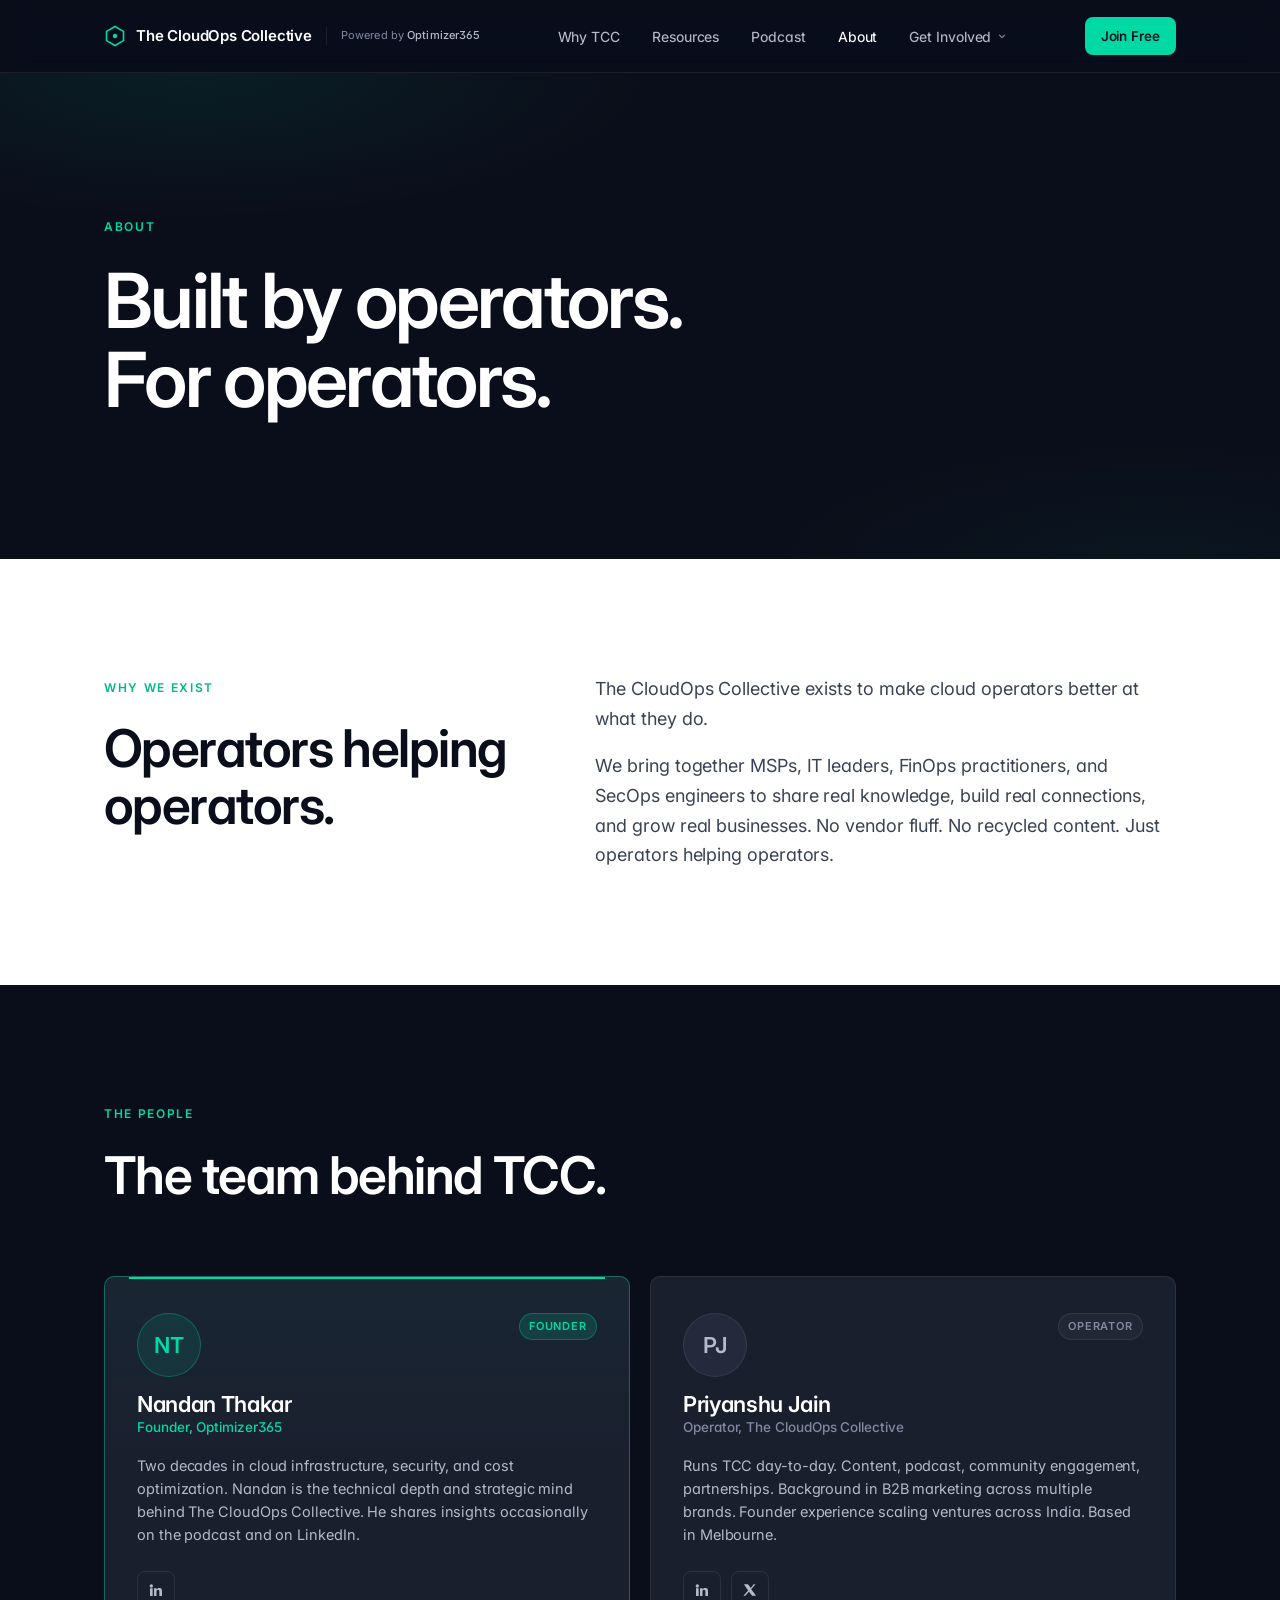
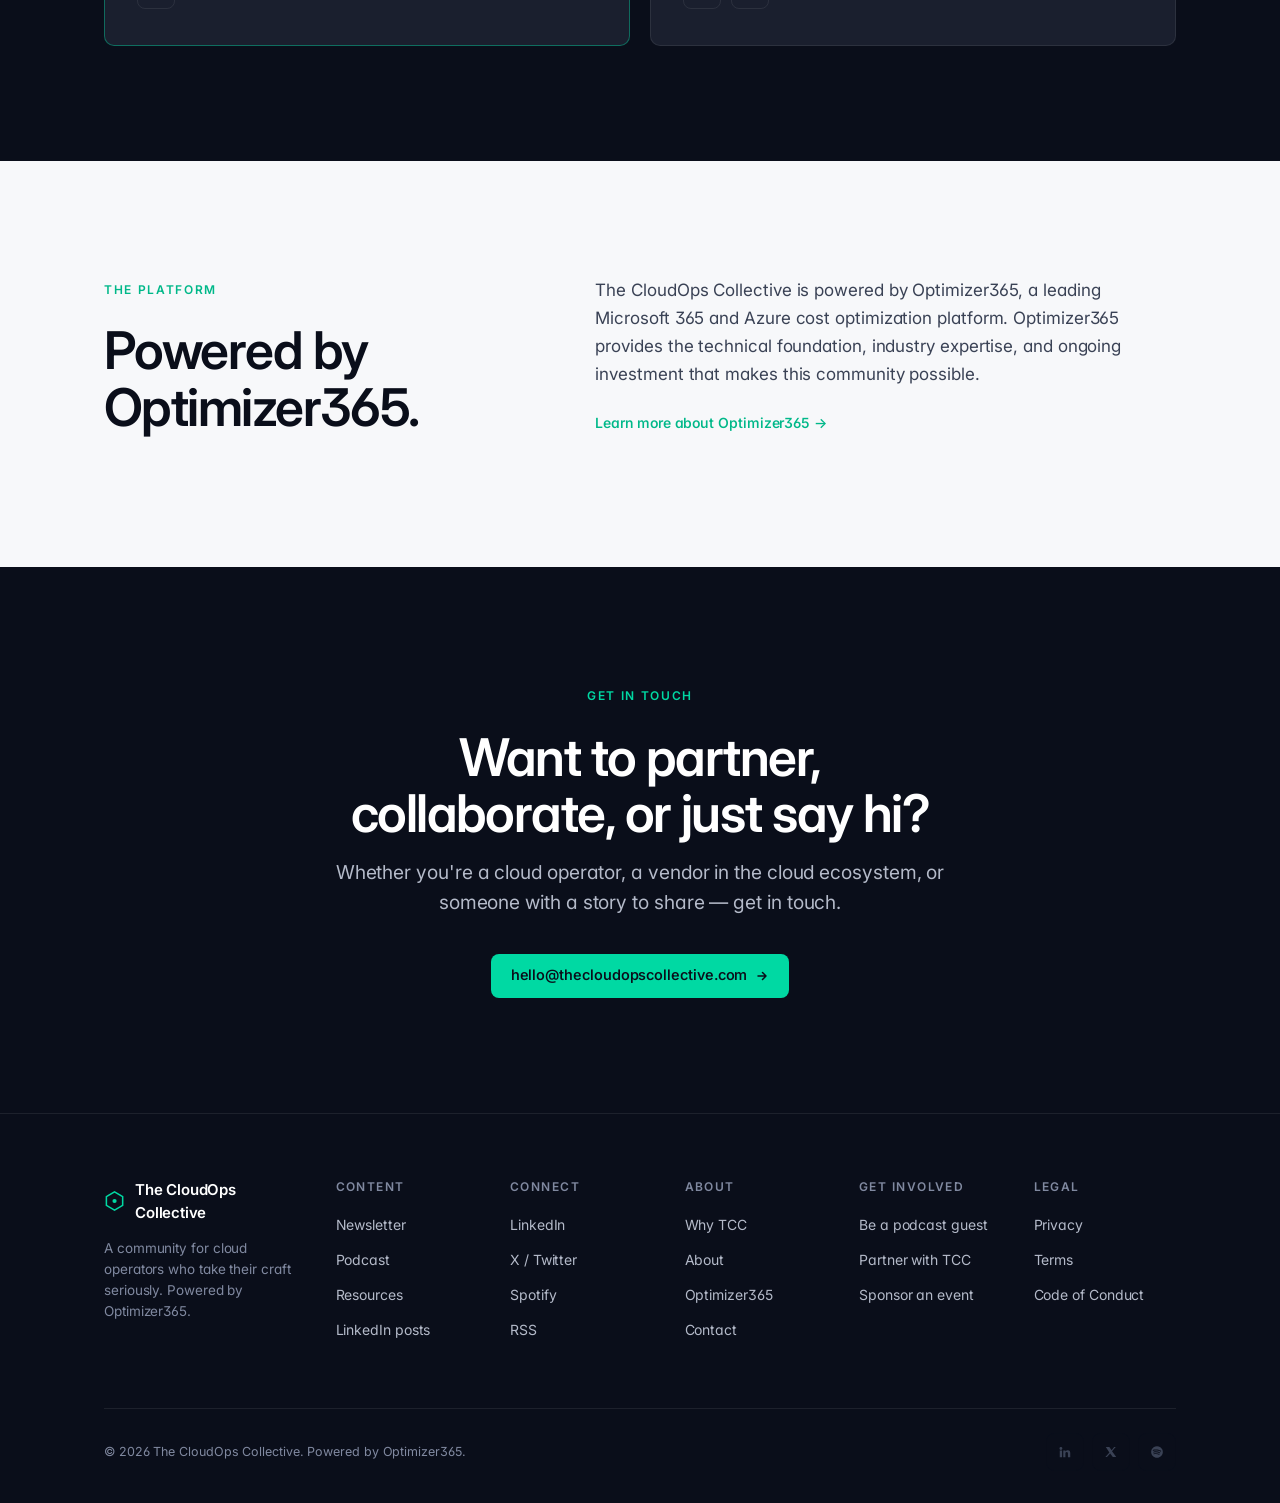
==== about.html @ e5b8a20f "Add files via upload" ====
<!doctype html>
<html lang="en">
<head>
  <meta charset="utf-8" />
  <meta name="viewport" content="width=device-width, initial-scale=1" />
  <title>About — The CloudOps Collective</title>
  <meta name="description" content="Built by operators. For operators. Meet the people behind The CloudOps Collective." />
  <link rel="preconnect" href="https://fonts.googleapis.com" />
  <link rel="preconnect" href="https://fonts.gstatic.com" crossorigin />
  <link href="https://fonts.googleapis.com/css2?family=Inter:wght@400;450;500;550;600;700&display=swap" rel="stylesheet" />
  <link rel="stylesheet" href="styles.css" />
</head>
<body data-screen-label="05 About">

  <header class="nav" role="banner">
    <div class="nav-inner">
      <div class="nav-brand">
        <a class="nav-logo" href="index.html" aria-label="The CloudOps Collective — Home">
          <span class="logo-mark"><svg viewBox="0 0 22 22" aria-hidden="true"><path d="M11 1.5l8.5 4.9v9.2L11 20.5 2.5 15.6V6.4L11 1.5z" fill="none" stroke="#00D9A3" stroke-width="1.6"/><circle cx="11" cy="11" r="2.2" fill="#00D9A3"/></svg></span>
          <span>The CloudOps Collective</span>
        </a>
        <span class="nav-powered">Powered by <b>Optimizer365</b></span>
      </div>
      <nav aria-label="Primary">
        <ul class="nav-links">
          <li><a href="why.html">Why TCC</a></li>
          <li><a href="resources.html">Resources</a></li>
          <li><a href="podcast.html">Podcast</a></li>
          <li><a class="active" href="about.html">About</a></li>
          <li class="nav-item-dropdown">
            <a href="#" class="nav-dropdown-trigger" aria-haspopup="true" aria-expanded="false">Get Involved<svg class="chev" viewBox="0 0 12 12" fill="none" aria-hidden="true"><path d="M3 5l3 3 3-3" stroke="currentColor" stroke-width="1.5" stroke-linecap="round" stroke-linejoin="round"/></svg></a>
            <div class="nav-dropdown" role="menu">
              <a class="nav-dropdown-item" href="podcast-guest.html" role="menuitem">
                <span class="dd-icon"><svg viewBox="0 0 24 24" fill="none" aria-hidden="true"><rect x="9" y="3" width="6" height="12" rx="3" stroke="currentColor" stroke-width="1.6"/><path d="M5 11a7 7 0 0014 0M12 18v3M9 21h6" stroke="currentColor" stroke-width="1.6" stroke-linecap="round"/></svg></span>
                <span class="dd-text"><b>Be a podcast guest</b><em>Share your story on the show</em></span>
              </a>
              <a class="nav-dropdown-item" href="partner.html" role="menuitem">
                <span class="dd-icon"><svg viewBox="0 0 24 24" fill="none" aria-hidden="true"><path d="M3 12l4-4 3 3 4-4 4 4 3-3" stroke="currentColor" stroke-width="1.6" stroke-linecap="round" stroke-linejoin="round"/><path d="M12 11l2 2-2 2-2-2 2-2z" stroke="currentColor" stroke-width="1.6" stroke-linejoin="round"/><path d="M9 16l3 3 3-3" stroke="currentColor" stroke-width="1.6" stroke-linecap="round" stroke-linejoin="round"/></svg></span>
                <span class="dd-text"><b>Partner with TCC</b><em>Collaborate on content and events</em></span>
              </a>
              <a class="nav-dropdown-item" href="sponsor-event.html" role="menuitem">
                <span class="dd-icon"><svg viewBox="0 0 24 24" fill="none" aria-hidden="true"><rect x="4" y="5" width="16" height="15" rx="2" stroke="currentColor" stroke-width="1.6"/><path d="M4 9h16M9 3v4M15 3v4" stroke="currentColor" stroke-width="1.6" stroke-linecap="round"/></svg></span>
                <span class="dd-text"><b>Sponsor an event</b><em>Roundtables, meetups, summit</em></span>
              </a>
            </div>
          </li>
        </ul>
      </nav>
      <div class="nav-cta">
        <a class="btn btn-primary btn-sm" href="index.html#newsletter">Join Free</a>
        <button class="nav-toggle" aria-label="Toggle menu" aria-expanded="false"><span></span></button>
      </div>
    </div>
  </header>

  <!-- ===== HERO ===== -->
  <section class="hero bg-dark">
    <div class="container hero-inner">
      <span class="eyebrow reveal">About</span>
      <h1 class="h-hero reveal">Built by operators.<br/>For operators.</h1>
    </div>
  </section>

  <!-- ===== MISSION ===== -->
  <section class="bg-light">
    <div class="container">
      <div style="display:grid; grid-template-columns: 1fr 1.4fr; gap: clamp(40px, 6vw, 96px); align-items:start;">
        <div class="reveal">
          <span class="eyebrow" style="color:var(--mint-deep);">Why we exist</span>
          <h2 class="h-section">Operators helping operators.</h2>
        </div>
        <div class="prose reveal" style="font-size:18px;">
          <p>The CloudOps Collective exists to make cloud operators better at what they do.</p>
          <p>We bring together MSPs, IT leaders, FinOps practitioners, and SecOps engineers to share real knowledge, build real connections, and grow real businesses. No vendor fluff. No recycled content. Just operators helping operators.</p>
        </div>
      </div>
    </div>
  </section>

  <!-- ===== PEOPLE ===== -->
  <section class="bg-dark">
    <div class="container">
      <div class="section-head reveal">
        <span class="eyebrow">The people</span>
        <h2 class="h-section">The team behind TCC.</h2>
      </div>
      <div class="people">
        <article class="person featured reveal">
          <div style="display:flex; justify-content:space-between; align-items:flex-start;">
            <div class="person-avatar" aria-hidden="true">NT</div>
            <span class="chip chip-status" style="background:rgba(0,217,163,0.15); color:var(--mint); border-color:rgba(0,217,163,0.3);">FOUNDER</span>
          </div>
          <div>
            <h3>Nandan Thakar</h3>
            <div class="role">Founder, Optimizer365</div>
          </div>
          <p class="bio">Two decades in cloud infrastructure, security, and cost optimization. Nandan is the technical depth and strategic mind behind The CloudOps Collective. He shares insights occasionally on the podcast and on LinkedIn.</p>
          <div class="social-row" style="margin-top:auto; padding-top:8px;">
            <a class="social-link" href="#" aria-label="LinkedIn"><svg width="16" height="16" viewBox="0 0 24 24" fill="currentColor" aria-hidden="true"><path d="M4.98 3.5a2.5 2.5 0 11.02 5.001A2.5 2.5 0 014.98 3.5zM3 9.5h4V21H3V9.5zm6 0h3.83v1.57h.05c.53-1 1.84-2.07 3.78-2.07C20.7 9 21 11.45 21 14.27V21h-4v-5.96c0-1.42-.03-3.25-1.98-3.25-1.98 0-2.29 1.55-2.29 3.15V21H9V9.5z"/></svg></a>
          </div>
        </article>
        <article class="person muted reveal">
          <div style="display:flex; justify-content:space-between; align-items:flex-start;">
            <div class="person-avatar" aria-hidden="true">PJ</div>
            <span class="chip" style="background: rgba(255,255,255,0.04); color: var(--text-on-dark-3); border-color: var(--border-dark);">OPERATOR</span>
          </div>
          <div>
            <h3>Priyanshu Jain</h3>
            <div class="role">Operator, The CloudOps Collective</div>
          </div>
          <p class="bio">Runs TCC day-to-day. Content, podcast, community engagement, partnerships. Background in B2B marketing across multiple brands. Founder experience scaling ventures across India. Based in Melbourne.</p>
          <div class="social-row" style="margin-top:auto; padding-top:8px;">
            <a class="social-link" href="#" aria-label="LinkedIn"><svg width="16" height="16" viewBox="0 0 24 24" fill="currentColor" aria-hidden="true"><path d="M4.98 3.5a2.5 2.5 0 11.02 5.001A2.5 2.5 0 014.98 3.5zM3 9.5h4V21H3V9.5zm6 0h3.83v1.57h.05c.53-1 1.84-2.07 3.78-2.07C20.7 9 21 11.45 21 14.27V21h-4v-5.96c0-1.42-.03-3.25-1.98-3.25-1.98 0-2.29 1.55-2.29 3.15V21H9V9.5z"/></svg></a>
            <a class="social-link" href="#" aria-label="X"><svg width="14" height="14" viewBox="0 0 24 24" fill="currentColor" aria-hidden="true"><path d="M18.244 2H21.5l-7.5 8.57L22.5 22h-6.84l-5.36-7.02L4 22H.74l8.04-9.18L1.5 2h7.02l4.85 6.41L18.244 2z"/></svg></a>
          </div>
        </article>
      </div>
    </div>
  </section>

  <!-- ===== POWERED BY ===== -->
  <section class="bg-soft">
    <div class="container">
      <div style="display:grid; grid-template-columns: 1fr 1.4fr; gap: clamp(40px, 6vw, 96px); align-items:start;">
        <div class="reveal">
          <span class="eyebrow" style="color:var(--mint-deep);">The platform</span>
          <h2 class="h-section">Powered by Optimizer365.</h2>
        </div>
        <div class="reveal">
          <div class="prose" style="font-size:17px;">
            <p>The CloudOps Collective is powered by Optimizer365, a leading Microsoft 365 and Azure cost optimization platform. Optimizer365 provides the technical foundation, industry expertise, and ongoing investment that makes this community possible.</p>
          </div>
          <a class="btn-ghost" href="#" style="display:inline-block; margin-top:24px; color:var(--mint-deep);">Learn more about Optimizer365 →</a>
        </div>
      </div>
    </div>
  </section>

  <!-- ===== CONTACT ===== -->
  <section class="bg-dark">
    <div class="container">
      <div class="newsletter-cta reveal" style="max-width:760px;">
        <span class="eyebrow">Get in touch</span>
        <h2 class="h-section">Want to partner, collaborate, or just say hi?</h2>
        <p class="lede">Whether you're a cloud operator, a vendor in the cloud ecosystem, or someone with a story to share — get in touch.</p>
        <a class="btn btn-primary" href="mailto:hello@thecloudopscollective.com" style="margin-top:8px;">
          hello@thecloudopscollective.com
          <svg width="14" height="14" viewBox="0 0 14 14" fill="none" aria-hidden="true"><path d="M3 7h8m0 0L7.5 3.5M11 7l-3.5 3.5" stroke="currentColor" stroke-width="1.5" stroke-linecap="round" stroke-linejoin="round"/></svg>
        </a>
      </div>
    </div>
  </section>

  <footer class="footer">
    <div class="container">
      <div class="footer-grid">
        <div class="footer-brand">
          <a class="nav-logo" href="index.html">
            <span class="logo-mark"><svg viewBox="0 0 22 22" aria-hidden="true"><path d="M11 1.5l8.5 4.9v9.2L11 20.5 2.5 15.6V6.4L11 1.5z" fill="none" stroke="#00D9A3" stroke-width="1.6"/><circle cx="11" cy="11" r="2.2" fill="#00D9A3"/></svg></span>
            <span>The CloudOps Collective</span>
          </a>
          <p class="footer-tag">A community for cloud operators who take their craft seriously. Powered by Optimizer365.</p>
        </div>
        <div class="footer-col"><h5>Content</h5><ul><li><a href="index.html#newsletter">Newsletter</a></li><li><a href="podcast.html">Podcast</a></li><li><a href="resources.html">Resources</a></li><li><a href="https://www.linkedin.com/company/the-cloudops-collective" target="_blank" rel="noopener">LinkedIn posts</a></li></ul></div>
        <div class="footer-col"><h5>Connect</h5><ul><li><a href="#">LinkedIn</a></li><li><a href="#">X / Twitter</a></li><li><a href="#">Spotify</a></li><li><a href="#">RSS</a></li></ul></div>
        <div class="footer-col"><h5>About</h5><ul><li><a href="why.html">Why TCC</a></li><li><a href="about.html">About</a></li><li><a href="#">Optimizer365</a></li><li><a href="mailto:hello@thecloudopscollective.com">Contact</a></li></ul></div>
        <div class="footer-col"><h5>Get Involved</h5><ul><li><a href="podcast-guest.html">Be a podcast guest</a></li><li><a href="partner.html">Partner with TCC</a></li><li><a href="sponsor-event.html">Sponsor an event</a></li></ul></div>
        <div class="footer-col"><h5>Legal</h5><ul><li><a href="legal.html#privacy">Privacy</a></li><li><a href="legal.html#terms">Terms</a></li><li><a href="legal.html#code-of-conduct">Code of Conduct</a></li></ul></div>
      </div>
      <div class="footer-bottom">
        <small>© 2026 The CloudOps Collective. Powered by Optimizer365.</small>
        <div class="footer-socials">
          <a class="social-link" href="#" aria-label="LinkedIn"><svg width="14" height="14" viewBox="0 0 24 24" fill="currentColor" aria-hidden="true"><path d="M4.98 3.5a2.5 2.5 0 11.02 5.001A2.5 2.5 0 014.98 3.5zM3 9.5h4V21H3V9.5zm6 0h3.83v1.57h.05c.53-1 1.84-2.07 3.78-2.07C20.7 9 21 11.45 21 14.27V21h-4v-5.96c0-1.42-.03-3.25-1.98-3.25-1.98 0-2.29 1.55-2.29 3.15V21H9V9.5z"/></svg></a>
          <a class="social-link" href="#" aria-label="X"><svg width="12" height="12" viewBox="0 0 24 24" fill="currentColor" aria-hidden="true"><path d="M18.244 2H21.5l-7.5 8.57L22.5 22h-6.84l-5.36-7.02L4 22H.74l8.04-9.18L1.5 2h7.02l4.85 6.41L18.244 2z"/></svg></a>
          <a class="social-link" href="#" aria-label="Spotify"><svg width="14" height="14" viewBox="0 0 24 24" fill="currentColor" aria-hidden="true"><path d="M12 2C6.5 2 2 6.5 2 12s4.5 10 10 10 10-4.5 10-10S17.5 2 12 2zm4.3 14.4a.6.6 0 01-.85.22c-2.33-1.42-5.26-1.74-8.72-.95a.62.62 0 11-.27-1.2c3.78-.86 7.03-.49 9.62 1.08.3.18.4.55.22.85zm1.15-2.55a.78.78 0 01-1.07.27c-2.67-1.64-6.74-2.12-9.9-1.16a.78.78 0 11-.45-1.49c3.6-1.1 8.09-.56 11.15 1.32.37.22.49.7.27 1.06zm.1-2.66c-3.2-1.9-8.49-2.07-11.55-1.14a.94.94 0 11-.55-1.8c3.5-1.06 9.34-.85 13.02 1.33a.94.94 0 11-.93 1.61z"/></svg></a>
        </div>
      </div>
    </div>
  </footer>

  <script src="site.js"></script>
</body>
</html>
---- styles.css ----
/* The CloudOps Collective — shared styles */

* {
  box-sizing: border-box;
  margin: 0;
  padding: 0;
}

:root {
  --dark-1: #0A0E1A;
  --dark-2: #1A1F2E;
  --dark-3: #242A3C;
  --light-1: #FFFFFF;
  --light-2: #F7F8FA;
  --light-3: #ECEEF2;

  --text-on-dark: #FFFFFF;
  --text-on-dark-2: #B4BAC9;
  --text-on-dark-3: #8089A0;

  --text-on-light: #0A0E1A;
  --text-on-light-2: #3A4255;
  --text-on-light-3: #6B7388;

  --mint: #00D9A3;
  --mint-deep: #00B889;
  --orange: #FF6B47;

  --border-dark: rgba(255, 255, 255, 0.08);
  --border-light: rgba(10, 14, 26, 0.08);

  --radius: 6px;
  --radius-lg: 10px;

  --max-w: 1200px;
  --pad-x: clamp(20px, 5vw, 64px);

  --font: "Inter", "DM Sans", "Helvetica Neue", Helvetica, Arial, sans-serif;
}

html {
  scroll-behavior: smooth;
  -webkit-text-size-adjust: 100%;
}

body {
  font-family: var(--font);
  font-feature-settings: "ss01", "cv11";
  background: var(--dark-1);
  color: var(--text-on-dark);
  line-height: 1.55;
  font-size: 16px;
  -webkit-font-smoothing: antialiased;
  -moz-osx-font-smoothing: grayscale;
  letter-spacing: -0.005em;
}

a {
  color: inherit;
  text-decoration: none;
}

button {
  font-family: inherit;
  border: none;
  background: none;
  cursor: pointer;
  color: inherit;
}

input {
  font-family: inherit;
  font-size: inherit;
}

img {
  max-width: 100%;
  display: block;
}

/* ===== Layout ===== */

.container {
  max-width: var(--max-w);
  margin: 0 auto;
  padding: 0 var(--pad-x);
}

section {
  padding: clamp(64px, 9vw, 120px) 0;
  position: relative;
}

.bg-dark {
  background: var(--dark-1);
  color: var(--text-on-dark);
}

.bg-dark-2 {
  background: var(--dark-2);
  color: var(--text-on-dark);
}

.bg-light {
  background: var(--light-1);
  color: var(--text-on-light);
}

.bg-soft {
  background: var(--light-2);
  color: var(--text-on-light);
}

/* ===== Typography ===== */

.eyebrow {
  font-size: 12px;
  font-weight: 600;
  letter-spacing: 0.14em;
  text-transform: uppercase;
  color: var(--mint);
  margin-bottom: 24px;
  display: inline-block;
}

h1, h2, h3, h4 {
  font-weight: 600;
  letter-spacing: -0.025em;
  line-height: 1.08;
  text-wrap: balance;
}

.h-hero {
  font-size: clamp(40px, 6.4vw, 76px);
  font-weight: 600;
  letter-spacing: -0.035em;
  line-height: 1.04;
}

.h-section {
  font-size: clamp(32px, 4.4vw, 52px);
  font-weight: 600;
  letter-spacing: -0.03em;
  line-height: 1.08;
  margin-bottom: 16px;
}

.h-card {
  font-size: 20px;
  font-weight: 600;
  letter-spacing: -0.01em;
  margin-bottom: 12px;
}

.lede {
  font-size: clamp(17px, 1.5vw, 20px);
  line-height: 1.55;
  color: var(--text-on-dark-2);
  max-width: 640px;
  font-weight: 400;
  text-wrap: pretty;
}

.bg-light .lede,
.bg-soft .lede {
  color: var(--text-on-light-2);
}

.muted-on-dark { color: var(--text-on-dark-3); }
.muted-on-light { color: var(--text-on-light-3); }

/* ===== Navigation ===== */

.nav {
  position: sticky;
  top: 0;
  z-index: 50;
  background: rgba(10, 14, 26, 0.78);
  backdrop-filter: saturate(160%) blur(14px);
  -webkit-backdrop-filter: saturate(160%) blur(14px);
  border-bottom: 1px solid var(--border-dark);
}

.nav-inner {
  display: flex;
  align-items: center;
  justify-content: space-between;
  gap: 24px;
  height: 72px;
  max-width: var(--max-w);
  margin: 0 auto;
  padding: 0 var(--pad-x);
}

.nav-brand {
  display: flex;
  align-items: center;
  gap: 14px;
  flex-shrink: 0;
}

.nav-logo {
  display: flex;
  align-items: center;
  gap: 10px;
  font-weight: 600;
  font-size: 15px;
  letter-spacing: -0.012em;
  color: var(--text-on-dark);
}

.logo-mark {
  width: 22px;
  height: 22px;
  display: inline-flex;
  align-items: center;
  justify-content: center;
  position: relative;
}

.logo-mark svg {
  width: 100%;
  height: 100%;
  display: block;
}

.nav-powered {
  font-size: 11px;
  color: var(--text-on-dark-3);
  letter-spacing: 0.01em;
  padding-left: 14px;
  border-left: 1px solid var(--border-dark);
  white-space: nowrap;
}

.nav-powered b {
  color: var(--text-on-dark-2);
  font-weight: 500;
}

.nav-links {
  display: flex;
  align-items: center;
  gap: 32px;
  list-style: none;
}

.nav-links a {
  font-size: 14px;
  color: var(--text-on-dark-2);
  font-weight: 450;
  transition: color 0.15s ease;
}

.nav-links a:hover {
  color: var(--text-on-dark);
}

.nav-links a.active {
  color: var(--text-on-dark);
}

.nav-cta {
  display: flex;
  align-items: center;
  gap: 12px;
}

.nav-toggle {
  display: none;
  width: 40px;
  height: 40px;
  align-items: center;
  justify-content: center;
  border-radius: 6px;
  border: 1px solid var(--border-dark);
}

.nav-toggle span {
  display: block;
  width: 18px;
  height: 1.5px;
  background: var(--text-on-dark);
  position: relative;
}

.nav-toggle span::before,
.nav-toggle span::after {
  content: "";
  position: absolute;
  left: 0;
  width: 18px;
  height: 1.5px;
  background: var(--text-on-dark);
  transition: transform 0.2s ease, top 0.2s ease;
}

.nav-toggle span::before { top: -6px; }
.nav-toggle span::after  { top: 6px; }

.nav.is-open .nav-toggle span { background: transparent; }
.nav.is-open .nav-toggle span::before { top: 0; transform: rotate(45deg); }
.nav.is-open .nav-toggle span::after  { top: 0; transform: rotate(-45deg); }

@media (max-width: 900px) {
  .nav-powered { display: none; }
  .nav-links {
    position: fixed;
    inset: 72px 0 auto 0;
    flex-direction: column;
    align-items: stretch;
    background: var(--dark-1);
    border-bottom: 1px solid var(--border-dark);
    padding: 16px var(--pad-x) 24px;
    gap: 0;
    transform: translateY(-110%);
    transition: transform 0.25s ease;
    z-index: 49;
  }
  .nav-links a {
    padding: 14px 0;
    border-bottom: 1px solid var(--border-dark);
    font-size: 16px;
  }
  .nav.is-open .nav-links { transform: translateY(0); }
  .nav-toggle { display: inline-flex; }
  .nav-cta .btn-secondary { display: none; }
}

/* ===== Nav dropdown ===== */

.nav-item-dropdown {
  position: relative;
}

.nav-dropdown-trigger {
  display: inline-flex !important;
  align-items: center;
  gap: 6px;
  cursor: pointer;
}

.nav-dropdown-trigger .chev {
  width: 10px;
  height: 10px;
  transition: transform 0.2s ease;
  opacity: 0.7;
}

.nav-item-dropdown:hover .chev,
.nav-item-dropdown.is-open .chev {
  transform: rotate(180deg);
}

/* Invisible bridge so cursor can cross gap without losing hover */
.nav-item-dropdown::after {
  content: "";
  position: absolute;
  top: 100%;
  left: 0;
  right: 0;
  height: 16px;
}

.nav-dropdown {
  position: absolute;
  top: calc(100% + 14px);
  left: 50%;
  transform: translateX(-50%) translateY(-6px);
  min-width: 340px;
  background: var(--light-1);
  border-radius: 12px;
  border: 1px solid var(--border-light);
  box-shadow: 0 24px 60px -20px rgba(10, 14, 26, 0.35), 0 4px 12px -4px rgba(10, 14, 26, 0.12);
  padding: 10px;
  opacity: 0;
  visibility: hidden;
  pointer-events: none;
  transition: opacity 0.18s ease, transform 0.18s ease, visibility 0.18s;
  z-index: 60;
}

.nav-item-dropdown:hover .nav-dropdown,
.nav-item-dropdown:focus-within .nav-dropdown,
.nav-item-dropdown.is-open .nav-dropdown {
  opacity: 1;
  visibility: visible;
  pointer-events: auto;
  transform: translateX(-50%) translateY(0);
}

.nav-dropdown-item {
  display: grid !important;
  grid-template-columns: 36px 1fr !important;
  gap: 12px !important;
  padding: 12px 14px !important;
  border-radius: 8px;
  align-items: center;
  transition: background 0.15s ease;
  border: none !important;
  font-size: 14px !important;
}

.nav-dropdown-item:hover { background: var(--light-2); }

.dd-icon {
  width: 36px;
  height: 36px;
  border-radius: 8px;
  background: var(--light-2);
  border: 1px solid var(--border-light);
  display: flex;
  align-items: center;
  justify-content: center;
  color: var(--text-on-light);
}

.dd-icon svg { width: 18px; height: 18px; }

.dd-text {
  display: flex;
  flex-direction: column;
  gap: 2px;
  min-width: 0;
}

.dd-text b {
  font-size: 14.5px;
  font-weight: 550;
  color: var(--text-on-light);
  letter-spacing: -0.005em;
}

.dd-text em {
  font-style: normal;
  font-size: 12.5px;
  color: var(--text-on-light-3);
  font-weight: 400;
}

@media (max-width: 900px) {
  .nav-item-dropdown::after { display: none; }
  .nav-dropdown {
    position: static;
    transform: none;
    opacity: 1;
    visibility: visible;
    pointer-events: auto;
    min-width: 0;
    background: transparent;
    border: none;
    box-shadow: none;
    padding: 0;
    display: none;
    margin-bottom: 10px;
  }
  .nav-item-dropdown.is-open .nav-dropdown { display: block; }
  .nav-item-dropdown:hover .nav-dropdown:not(.is-open) { display: none; }
  .nav-dropdown-item {
    padding: 12px 0 !important;
    border-bottom: 1px dashed var(--border-dark) !important;
  }
  .nav-dropdown-item:hover { background: transparent; }
  .dd-icon {
    background: rgba(255,255,255,0.04);
    border-color: var(--border-dark);
    color: var(--text-on-dark);
  }
  .dd-text b { color: var(--text-on-dark); }
  .dd-text em { color: var(--text-on-dark-3); }
  .nav-dropdown-trigger { width: 100%; justify-content: space-between; }
}

/* ===== Forms ===== */

.form {
  display: flex;
  flex-direction: column;
  gap: 18px;
  max-width: 640px;
}

.form-row {
  display: grid;
  grid-template-columns: 1fr 1fr;
  gap: 18px;
}

@media (max-width: 640px) {
  .form-row { grid-template-columns: 1fr; }
}

.field {
  display: flex;
  flex-direction: column;
  gap: 8px;
}

.field-label {
  font-size: 13px;
  font-weight: 550;
  letter-spacing: -0.005em;
  color: var(--text-on-light);
}

.bg-dark .field-label,
.bg-dark-2 .field-label { color: var(--text-on-dark); }

.field-input,
.field-textarea,
.field-select {
  width: 100%;
  background: var(--light-1);
  border: 1px solid var(--border-light);
  border-radius: 8px;
  padding: 12px 14px;
  font-size: 14.5px;
  color: var(--text-on-light);
  font-family: inherit;
  outline: none;
  transition: border-color 0.15s ease, box-shadow 0.15s ease, background 0.15s ease;
  resize: vertical;
}

.field-input::placeholder,
.field-textarea::placeholder {
  color: var(--text-on-light-3);
}

.field-input:focus,
.field-textarea:focus,
.field-select:focus {
  border-color: rgba(0, 217, 163, 0.55);
  box-shadow: 0 0 0 3px rgba(0, 217, 163, 0.14);
}

.field-textarea { line-height: 1.5; min-height: 96px; }

.field-select {
  appearance: none;
  -webkit-appearance: none;
  background-image: url("data:image/svg+xml;utf8,<svg xmlns='http://www.w3.org/2000/svg' viewBox='0 0 12 12' fill='none'><path d='M3 5l3 3 3-3' stroke='%236B7388' stroke-width='1.5' stroke-linecap='round' stroke-linejoin='round'/></svg>");
  background-repeat: no-repeat;
  background-position: right 14px center;
  background-size: 12px 12px;
  padding-right: 38px;
  cursor: pointer;
}

.bg-dark .field-input,
.bg-dark .field-textarea,
.bg-dark .field-select,
.bg-dark-2 .field-input,
.bg-dark-2 .field-textarea,
.bg-dark-2 .field-select {
  background: var(--dark-1);
  border-color: var(--border-dark);
  color: var(--text-on-dark);
}

.bg-dark .field-input::placeholder,
.bg-dark .field-textarea::placeholder,
.bg-dark-2 .field-input::placeholder,
.bg-dark-2 .field-textarea::placeholder { color: var(--text-on-dark-3); }

.field-hint {
  font-size: 12.5px;
  color: var(--text-on-light-3);
  margin-top: 4px;
}

.bg-dark .field-hint,
.bg-dark-2 .field-hint { color: var(--text-on-dark-3); }

.field-checkboxes {
  display: grid;
  grid-template-columns: repeat(2, 1fr);
  gap: 10px;
}

@media (max-width: 560px) {
  .field-checkboxes { grid-template-columns: 1fr; }
}

.check {
  display: flex;
  align-items: center;
  gap: 10px;
  padding: 12px 14px;
  background: var(--light-1);
  border: 1px solid var(--border-light);
  border-radius: 8px;
  font-size: 14px;
  color: var(--text-on-light);
  cursor: pointer;
  transition: border-color 0.15s ease, background 0.15s ease;
}

.check input { accent-color: var(--mint-deep); width: 14px; height: 14px; cursor: pointer; }
.check:hover { border-color: rgba(0, 217, 163, 0.4); }
.check:has(input:checked) { border-color: rgba(0, 217, 163, 0.6); background: rgba(0, 217, 163, 0.04); }

.bg-dark .check,
.bg-dark-2 .check {
  background: var(--dark-1);
  border-color: var(--border-dark);
  color: var(--text-on-dark);
}

.bg-dark .check:has(input:checked),
.bg-dark-2 .check:has(input:checked) {
  background: rgba(0, 217, 163, 0.08);
  border-color: rgba(0, 217, 163, 0.5);
}

.form-toast {
  margin-top: 18px;
  padding: 14px 16px;
  border-radius: 8px;
  background: rgba(0, 217, 163, 0.1);
  border: 1px solid rgba(0, 217, 163, 0.3);
  color: var(--mint-deep);
  font-size: 14px;
  font-weight: 500;
  display: none;
}

.bg-dark .form-toast,
.bg-dark-2 .form-toast { color: var(--mint); }

.form-toast.show { display: block; }

/* ===== Process steps (numbered, 2x2) ===== */

.steps {
  display: grid;
  grid-template-columns: repeat(2, 1fr);
  gap: 28px;
  max-width: 940px;
}

@media (max-width: 760px) {
  .steps { grid-template-columns: 1fr; }
}

.step {
  display: grid;
  grid-template-columns: 64px 1fr;
  gap: 20px;
  padding: 24px 0 0;
  border-top: 1px solid var(--border-dark);
}

.bg-light .step,
.bg-soft .step { border-top-color: var(--border-light); }

.step .n {
  font-size: 28px;
  font-weight: 600;
  color: var(--mint);
  letter-spacing: -0.01em;
  font-variant-numeric: tabular-nums;
  line-height: 1;
  padding-top: 2px;
}

.step h4 {
  font-size: 18px;
  font-weight: 600;
  letter-spacing: -0.012em;
  margin-bottom: 8px;
  color: inherit;
}

.step p {
  font-size: 15px;
  line-height: 1.55;
  color: var(--text-on-dark-2);
}

.bg-light .step p,
.bg-soft .step p { color: var(--text-on-light-2); }

/* ===== Partner cards (horizontal) ===== */

.partner-list {
  display: grid;
  grid-template-columns: 1fr;
  gap: 16px;
}

.partner-row {
  background: var(--light-1);
  border: 1px solid var(--border-light);
  border-left: 3px solid var(--mint);
  border-radius: var(--radius-lg);
  padding: 28px 32px;
  display: grid;
  grid-template-columns: 220px 1fr;
  gap: 32px;
  align-items: start;
  transition: transform 0.2s ease, box-shadow 0.25s ease;
}

@media (max-width: 720px) {
  .partner-row { grid-template-columns: 1fr; gap: 12px; padding: 24px 22px; }
}

.partner-row:hover {
  transform: translateY(-2px);
  box-shadow: 0 16px 36px -20px rgba(10, 14, 26, 0.18);
}

.partner-row h3 {
  font-size: 19px;
  font-weight: 600;
  letter-spacing: -0.012em;
  color: var(--text-on-light);
  line-height: 1.3;
}

.partner-row p {
  font-size: 15px;
  line-height: 1.6;
  color: var(--text-on-light-2);
}

/* ===== Criteria list ===== */

.criteria {
  display: grid;
  grid-template-columns: 1fr;
  gap: 14px;
  max-width: 760px;
}

.criteria li {
  list-style: none;
  display: grid;
  grid-template-columns: 24px 1fr;
  gap: 14px;
  align-items: center;
  padding: 18px 22px;
  background: var(--light-1);
  border: 1px solid var(--border-light);
  border-radius: 10px;
  font-size: 15.5px;
  color: var(--text-on-light);
  line-height: 1.45;
  letter-spacing: -0.005em;
}

.criteria .ck {
  width: 24px;
  height: 24px;
  border-radius: 50%;
  background: rgba(0, 217, 163, 0.12);
  color: var(--mint-deep);
  display: flex;
  align-items: center;
  justify-content: center;
}

.criteria .ck svg { width: 12px; height: 12px; }

/* ===== Sponsor tier cards ===== */

.tiers {
  display: grid;
  grid-template-columns: repeat(3, 1fr);
  gap: 20px;
}

@media (max-width: 960px) {
  .tiers { grid-template-columns: 1fr; }
}

.tier {
  background: var(--dark-2);
  border: 1px solid var(--border-dark);
  border-radius: var(--radius-lg);
  padding: 36px 30px;
  display: flex;
  flex-direction: column;
  gap: 18px;
  position: relative;
  transition: transform 0.2s ease, border-color 0.2s ease;
}

.tier::before {
  content: "";
  position: absolute;
  top: 0;
  left: 28px;
  right: 28px;
  height: 2px;
  border-radius: 0 0 2px 2px;
}

.tier.mint::before   { background: var(--mint); }
.tier.orange::before { background: var(--orange); }
.tier.gray::before   { background: #4a536b; }

.tier-eyebrow {
  font-size: 11px;
  font-weight: 600;
  letter-spacing: 0.14em;
  text-transform: uppercase;
}

.tier.mint .tier-eyebrow   { color: var(--mint); }
.tier.orange .tier-eyebrow { color: var(--orange); }
.tier.gray .tier-eyebrow   { color: var(--text-on-dark-3); }

.tier h3 {
  font-size: 24px;
  font-weight: 600;
  letter-spacing: -0.018em;
  color: var(--text-on-dark);
}

.tier-price {
  font-size: 13px;
  color: var(--text-on-dark-3);
  padding-bottom: 18px;
  border-bottom: 1px solid var(--border-dark);
}

.tier-price b {
  display: block;
  color: var(--text-on-dark);
  font-size: 18px;
  font-weight: 600;
  letter-spacing: -0.012em;
  margin-top: 4px;
}

.tier-list {
  list-style: none;
  display: flex;
  flex-direction: column;
  gap: 12px;
}

.tier-list li {
  display: grid;
  grid-template-columns: 18px 1fr;
  gap: 12px;
  align-items: flex-start;
  font-size: 14px;
  line-height: 1.55;
  color: var(--text-on-dark-2);
}

.tier-list .ck {
  width: 16px;
  height: 16px;
  margin-top: 3px;
  display: flex;
  align-items: center;
  justify-content: center;
  color: inherit;
}

.tier.mint .tier-list .ck   { color: var(--mint); }
.tier.orange .tier-list .ck { color: var(--orange); }
.tier.gray .tier-list .ck   { color: var(--text-on-dark-3); }

.tier-list .ck svg { width: 12px; height: 12px; }

/* ===== Event cards (sponsor page) ===== */

.events {
  display: grid;
  grid-template-columns: repeat(3, 1fr);
  gap: 20px;
}

@media (max-width: 960px) { .events { grid-template-columns: 1fr; } }

.event-card {
  background: var(--light-1);
  border: 1px solid var(--border-light);
  border-radius: var(--radius-lg);
  padding: 30px 28px;
  position: relative;
  display: flex;
  flex-direction: column;
  gap: 14px;
  transition: transform 0.2s ease, box-shadow 0.25s ease;
}

.event-card::before {
  content: "";
  position: absolute;
  top: 0;
  left: 26px;
  right: 26px;
  height: 2px;
  background: var(--mint);
  border-radius: 0 0 2px 2px;
}

.event-card:hover {
  transform: translateY(-3px);
  box-shadow: 0 20px 44px -22px rgba(10, 14, 26, 0.18);
}

.event-card h3 {
  font-size: 18px;
  font-weight: 600;
  letter-spacing: -0.012em;
  color: var(--text-on-light);
  line-height: 1.3;
  margin-top: 6px;
}

.event-card p {
  font-size: 14.5px;
  line-height: 1.55;
  color: var(--text-on-light-2);
}

.event-card .tag-soft {
  font-size: 11.5px;
  font-weight: 600;
  letter-spacing: 0.08em;
  text-transform: uppercase;
  color: var(--mint-deep);
  margin-top: auto;
  padding-top: 12px;
}

.event-format {
  font-size: 12.5px;
  color: var(--text-on-light-3);
  padding: 8px 12px;
  background: var(--light-2);
  border-radius: 6px;
  border: 1px solid var(--border-light);
  margin-top: -4px;
}

/* ===== Buttons ===== */

.btn {
  display: inline-flex;
  align-items: center;
  justify-content: center;
  gap: 8px;
  height: 44px;
  padding: 0 20px;
  border-radius: 8px;
  font-size: 14.5px;
  font-weight: 550;
  letter-spacing: -0.005em;
  transition: transform 0.15s ease, background 0.15s ease, color 0.15s ease, border-color 0.15s ease, box-shadow 0.2s ease;
  cursor: pointer;
  white-space: nowrap;
}

.btn-primary {
  background: var(--mint);
  color: var(--dark-1);
}

.btn-primary:hover {
  background: var(--mint-deep);
  transform: translateY(-1px);
  box-shadow: 0 8px 24px -8px rgba(0, 217, 163, 0.5);
}

.btn-outline {
  background: transparent;
  border: 1px solid var(--text-on-dark);
  color: var(--text-on-dark);
}

.btn-outline:hover {
  background: var(--text-on-dark);
  color: var(--dark-1);
  transform: translateY(-1px);
}

.bg-light .btn-outline,
.bg-soft .btn-outline {
  border-color: var(--text-on-light);
  color: var(--text-on-light);
}

.bg-light .btn-outline:hover,
.bg-soft .btn-outline:hover {
  background: var(--text-on-light);
  color: var(--light-1);
}

.btn-ghost {
  color: var(--mint);
  padding: 0;
  height: auto;
  font-size: 14px;
  font-weight: 550;
}

.btn-ghost:hover { color: var(--mint-deep); }

.btn-sm {
  height: 38px;
  padding: 0 16px;
  font-size: 13.5px;
}

.btn-row {
  display: flex;
  gap: 12px;
  flex-wrap: wrap;
}

/* ===== Hero ===== */

.hero {
  padding-top: clamp(80px, 11vw, 140px);
  padding-bottom: clamp(80px, 11vw, 140px);
  position: relative;
  overflow: hidden;
}

.hero::before {
  content: "";
  position: absolute;
  inset: 0;
  background:
    radial-gradient(ellipse 60% 50% at 15% 0%, rgba(0, 217, 163, 0.08), transparent 60%),
    radial-gradient(ellipse 50% 40% at 90% 100%, rgba(0, 217, 163, 0.04), transparent 60%);
  pointer-events: none;
}

.hero-inner { position: relative; }

.hero-meta {
  margin-top: 28px;
  font-size: 13px;
  color: var(--text-on-dark-3);
  display: flex;
  align-items: center;
  gap: 8px;
}

.hero-meta .dot {
  width: 4px;
  height: 4px;
  border-radius: 50%;
  background: var(--mint);
}

/* ===== Trust strip ===== */

.trust {
  padding: 36px 0;
  border-bottom: 1px solid var(--border-light);
}

.trust-inner {
  display: flex;
  align-items: center;
  justify-content: space-between;
  gap: 32px;
  flex-wrap: wrap;
}

.trust-label {
  font-size: 13px;
  color: var(--text-on-light-3);
  font-weight: 500;
  letter-spacing: -0.005em;
  flex-shrink: 0;
}

.trust-logos {
  display: flex;
  align-items: center;
  gap: 36px;
  flex-wrap: wrap;
  opacity: 0.55;
}

.trust-logos span {
  font-style: italic;
  font-size: 15px;
  color: var(--text-on-light-2);
  letter-spacing: -0.01em;
  font-weight: 500;
}

/* ===== Section header ===== */

.section-head {
  max-width: 720px;
  margin-bottom: clamp(48px, 6vw, 72px);
}

.section-head .lede { margin-top: 16px; }

/* ===== Cards (3-up) ===== */

.cards-3 {
  display: grid;
  grid-template-columns: repeat(3, 1fr);
  gap: 20px;
}

@media (max-width: 880px) {
  .cards-3 { grid-template-columns: 1fr; }
}

.card {
  background: var(--dark-2);
  border: 1px solid var(--border-dark);
  border-radius: var(--radius-lg);
  padding: 32px 28px;
  position: relative;
  transition: transform 0.2s ease, border-color 0.2s ease, box-shadow 0.25s ease;
}

.card::before {
  content: "";
  position: absolute;
  top: 0;
  left: 24px;
  right: 24px;
  height: 2px;
  background: var(--mint);
  border-radius: 0 0 2px 2px;
  transform-origin: center;
  transition: transform 0.25s ease;
}

.card:hover {
  transform: translateY(-3px);
  border-color: rgba(0, 217, 163, 0.25);
  box-shadow: 0 18px 40px -20px rgba(0, 217, 163, 0.18);
}

.card:hover::before { transform: scaleX(1.08); }

.bg-light .card,
.bg-soft .card {
  background: var(--light-1);
  border: 1px solid var(--border-light);
  box-shadow: 0 1px 0 rgba(10, 14, 26, 0.02);
}

.bg-light .card:hover,
.bg-soft .card:hover {
  border-color: rgba(0, 217, 163, 0.35);
  box-shadow: 0 18px 40px -20px rgba(10, 14, 26, 0.16);
}

.card-body {
  font-size: 15px;
  color: var(--text-on-dark-2);
  line-height: 1.6;
}

.bg-light .card-body,
.bg-soft .card-body { color: var(--text-on-light-2); }

/* ===== Content cards (latest, episodes, resources) ===== */

.content-grid {
  display: grid;
  grid-template-columns: repeat(3, 1fr);
  gap: 20px;
}

@media (max-width: 880px) {
  .content-grid { grid-template-columns: 1fr; }
}

.content-card {
  background: var(--light-1);
  border: 1px solid var(--border-light);
  border-radius: var(--radius-lg);
  overflow: hidden;
  display: flex;
  flex-direction: column;
  transition: transform 0.2s ease, box-shadow 0.25s ease, border-color 0.2s ease;
  cursor: pointer;
}

.content-card:hover {
  transform: translateY(-4px);
  box-shadow: 0 24px 48px -24px rgba(10, 14, 26, 0.2);
  border-color: rgba(10, 14, 26, 0.14);
}

.content-thumb {
  aspect-ratio: 16 / 10;
  background: var(--light-2);
  position: relative;
  overflow: hidden;
  border-bottom: 1px solid var(--border-light);
}

.content-thumb svg { width: 100%; height: 100%; display: block; }

.content-body {
  padding: 22px 22px 24px;
  display: flex;
  flex-direction: column;
  gap: 10px;
  flex: 1;
}

.tag {
  font-size: 11px;
  font-weight: 600;
  letter-spacing: 0.1em;
  text-transform: uppercase;
  color: var(--mint-deep);
}

.bg-dark .tag { color: var(--mint); }

.content-title {
  font-size: 17px;
  font-weight: 600;
  letter-spacing: -0.012em;
  line-height: 1.35;
  color: var(--text-on-light);
  text-wrap: pretty;
}

.content-meta {
  font-size: 13px;
  color: var(--text-on-light-3);
  margin-top: auto;
  padding-top: 12px;
  display: flex;
  align-items: center;
  gap: 8px;
}

/* ===== Roadmap columns ===== */

.roadmap {
  display: grid;
  grid-template-columns: repeat(3, 1fr);
  gap: 20px;
}

@media (max-width: 880px) {
  .roadmap { grid-template-columns: 1fr; }
}

.rm-col {
  background: var(--light-1);
  border: 1px solid var(--border-light);
  border-radius: var(--radius-lg);
  padding: 36px 30px 32px;
  position: relative;
  transition: transform 0.2s ease, box-shadow 0.25s ease, border-color 0.2s ease;
}

.rm-col:hover {
  transform: translateY(-2px);
  box-shadow: 0 18px 40px -22px rgba(10, 14, 26, 0.15);
}

.rm-col::before {
  content: "";
  position: absolute;
  top: 0;
  left: 28px;
  right: 28px;
  height: 2px;
  border-radius: 0 0 2px 2px;
}

.rm-col.mint::before    { background: var(--mint); }
.rm-col.orange::before  { background: var(--orange); }
.rm-col.muted::before   { background: #C8CDD8; }

.rm-eyebrow {
  font-size: 11px;
  font-weight: 600;
  letter-spacing: 0.14em;
  text-transform: uppercase;
  margin-bottom: 6px;
  display: inline-flex;
  align-items: center;
  gap: 6px;
}

.rm-col.mint .rm-eyebrow   { color: var(--mint-deep); }
.rm-col.orange .rm-eyebrow { color: var(--orange); }
.rm-col.muted .rm-eyebrow  { color: var(--text-on-light-3); }

.rm-eyebrow .pulse {
  width: 6px;
  height: 6px;
  border-radius: 50%;
  background: currentColor;
  display: inline-block;
}

.rm-col h3 {
  font-size: 22px;
  font-weight: 600;
  letter-spacing: -0.018em;
  color: var(--text-on-light);
  margin-bottom: 22px;
  line-height: 1.2;
}

.rm-list {
  list-style: none;
  display: flex;
  flex-direction: column;
  gap: 16px;
}

.rm-list li {
  display: grid;
  grid-template-columns: 20px 1fr;
  gap: 12px;
  align-items: flex-start;
  font-size: 15px;
  line-height: 1.5;
  color: var(--text-on-light-2);
  letter-spacing: -0.005em;
}

.rm-list .rm-icon {
  width: 18px;
  height: 18px;
  display: inline-flex;
  align-items: center;
  justify-content: center;
  border-radius: 50%;
  flex-shrink: 0;
  margin-top: 2px;
}

.rm-col.mint .rm-icon {
  background: rgba(0, 217, 163, 0.12);
  color: var(--mint-deep);
}

.rm-col.orange .rm-icon {
  background: rgba(255, 107, 71, 0.12);
  color: var(--orange);
}

.rm-col.muted .rm-icon {
  background: transparent;
  border: 1px solid #C8CDD8;
  color: var(--text-on-light-3);
}

.rm-list .rm-icon svg { width: 11px; height: 11px; }

/* ===== Featured (lead-magnet) block ===== */

.lead-magnet {
  background: var(--dark-2);
  border-left: 3px solid var(--mint);
  border-radius: var(--radius-lg);
  padding: clamp(36px, 5vw, 56px);
  display: grid;
  grid-template-columns: 1.2fr 1fr;
  gap: clamp(32px, 5vw, 64px);
  align-items: center;
}

@media (max-width: 800px) {
  .lead-magnet { grid-template-columns: 1fr; }
}

.email-form {
  display: flex;
  gap: 8px;
  background: var(--dark-1);
  border: 1px solid var(--border-dark);
  border-radius: 10px;
  padding: 6px;
  transition: border-color 0.2s ease, box-shadow 0.2s ease;
}

.email-form:focus-within {
  border-color: rgba(0, 217, 163, 0.5);
  box-shadow: 0 0 0 3px rgba(0, 217, 163, 0.12);
}

.email-form input {
  flex: 1;
  background: transparent;
  border: none;
  outline: none;
  padding: 0 14px;
  color: var(--text-on-dark);
  font-size: 14.5px;
  min-width: 0;
}

.email-form input::placeholder { color: var(--text-on-dark-3); }

.email-form .btn { flex-shrink: 0; }

.bg-light .email-form,
.bg-soft .email-form {
  background: var(--light-1);
  border-color: var(--border-light);
}

.bg-light .email-form input,
.bg-soft .email-form input { color: var(--text-on-light); }

.bg-light .email-form input::placeholder,
.bg-soft .email-form input::placeholder { color: var(--text-on-light-3); }

.bg-light .email-form:focus-within,
.bg-soft .email-form:focus-within {
  border-color: rgba(0, 217, 163, 0.5);
  box-shadow: 0 0 0 3px rgba(0, 217, 163, 0.12);
}

.form-note {
  font-size: 12.5px;
  color: var(--text-on-dark-3);
  margin-top: 12px;
}

.bg-light .form-note,
.bg-soft .form-note { color: var(--text-on-light-3); }

/* ===== About Priyanshu (two-column) ===== */

.two-col {
  display: grid;
  grid-template-columns: 280px 1fr;
  gap: clamp(36px, 6vw, 80px);
  align-items: center;
}

@media (max-width: 760px) {
  .two-col { grid-template-columns: 1fr; }
}

.headshot {
  width: 240px;
  height: 240px;
  border-radius: 50%;
  background: var(--light-2);
  border: 1px solid var(--border-light);
  display: flex;
  align-items: center;
  justify-content: center;
  font-family: ui-monospace, "SF Mono", Menlo, monospace;
  font-size: 11px;
  color: var(--text-on-light-3);
  letter-spacing: 0.04em;
  position: relative;
  overflow: hidden;
}

.headshot svg { position: absolute; inset: 0; width: 100%; height: 100%; }

.headshot span {
  position: relative;
  z-index: 2;
  padding: 6px 10px;
  background: rgba(255,255,255,0.85);
  border-radius: 4px;
}

.about-body {
  font-size: 17px;
  line-height: 1.65;
  color: var(--text-on-light-2);
  max-width: 580px;
}

.about-body p + p { margin-top: 16px; }

.social-row {
  display: flex;
  gap: 10px;
  margin-top: 24px;
}

.social-link {
  width: 38px;
  height: 38px;
  display: inline-flex;
  align-items: center;
  justify-content: center;
  border: 1px solid var(--border-light);
  border-radius: 8px;
  color: var(--text-on-light-2);
  transition: color 0.15s ease, border-color 0.15s ease, transform 0.15s ease;
}

.social-link:hover {
  color: var(--text-on-light);
  border-color: rgba(10,14,26,0.3);
  transform: translateY(-1px);
}

.bg-dark .social-link,
.bg-dark-2 .social-link {
  border-color: var(--border-dark);
  color: var(--text-on-dark-2);
}

.bg-dark .social-link:hover,
.bg-dark-2 .social-link:hover {
  color: var(--text-on-dark);
  border-color: rgba(255,255,255,0.3);
}

/* ===== Centered newsletter CTA ===== */

.newsletter-cta {
  max-width: 620px;
  margin: 0 auto;
  text-align: center;
}

.newsletter-cta .h-section { margin-bottom: 16px; }
.newsletter-cta .lede { margin: 0 auto 28px; }
.newsletter-cta .email-form { text-align: left; }

/* ===== Footer ===== */

.footer {
  background: var(--dark-1);
  border-top: 1px solid var(--border-dark);
  padding: 64px 0 32px;
  color: var(--text-on-dark-2);
}

.footer-grid {
  display: grid;
  grid-template-columns: 1.4fr repeat(5, 1fr);
  gap: 32px;
  margin-bottom: 56px;
}

@media (max-width: 1040px) {
  .footer-grid { grid-template-columns: 1fr 1fr 1fr; }
  .footer-brand { grid-column: 1 / -1; }
}

@media (max-width: 640px) {
  .footer-grid { grid-template-columns: 1fr 1fr; }
}

.footer-brand .nav-logo { margin-bottom: 14px; }

.footer-tag {
  font-size: 13.5px;
  color: var(--text-on-dark-3);
  max-width: 280px;
  line-height: 1.55;
}

.footer-col h5 {
  font-size: 12px;
  text-transform: uppercase;
  letter-spacing: 0.12em;
  color: var(--text-on-dark-3);
  font-weight: 600;
  margin-bottom: 16px;
}

.footer-col ul { list-style: none; }
.footer-col li { margin-bottom: 10px; }
.footer-col a {
  font-size: 14px;
  color: var(--text-on-dark-2);
  transition: color 0.15s ease;
}
.footer-col a:hover { color: var(--text-on-dark); }

.footer-bottom {
  border-top: 1px solid var(--border-dark);
  padding-top: 24px;
  display: flex;
  align-items: center;
  justify-content: space-between;
  gap: 16px;
  flex-wrap: wrap;
}

.footer-bottom small {
  font-size: 12.5px;
  color: var(--text-on-dark-3);
}

.footer-socials {
  display: flex;
  gap: 8px;
}

/* ===== Numbered list (Why TCC) ===== */

.numbered {
  display: grid;
  grid-template-columns: 1fr;
  gap: 20px;
  max-width: 880px;
}

.num-row {
  display: grid;
  grid-template-columns: 80px 1fr;
  gap: 24px;
  padding: 28px 0;
  border-top: 1px solid var(--border-dark);
  align-items: baseline;
}

.num-row:last-child { border-bottom: 1px solid var(--border-dark); }

.num-row .n {
  font-size: 36px;
  font-weight: 600;
  color: var(--mint);
  letter-spacing: -0.02em;
  font-variant-numeric: tabular-nums;
}

.num-row p {
  font-size: clamp(20px, 2vw, 24px);
  line-height: 1.35;
  color: var(--text-on-dark);
  font-weight: 500;
  letter-spacing: -0.015em;
  text-wrap: balance;
}

/* ===== Prose blocks (long body text) ===== */

.prose {
  max-width: 720px;
  font-size: 17px;
  line-height: 1.65;
  color: var(--text-on-dark-2);
}

.bg-light .prose,
.bg-soft .prose { color: var(--text-on-light-2); }

.prose p + p { margin-top: 18px; }

/* ===== Resource grid (page 3) ===== */

.resource-grid {
  display: grid;
  grid-template-columns: repeat(3, 1fr);
  gap: 20px;
}

@media (max-width: 880px) {
  .resource-grid { grid-template-columns: 1fr; }
}

.resource-card {
  background: var(--light-1);
  border: 1px solid var(--border-light);
  border-radius: var(--radius-lg);
  padding: 28px;
  display: flex;
  flex-direction: column;
  gap: 14px;
  min-height: 220px;
  transition: transform 0.2s ease, box-shadow 0.25s ease, border-color 0.2s ease;
}

.resource-card:hover {
  transform: translateY(-3px);
  box-shadow: 0 20px 44px -24px rgba(10, 14, 26, 0.18);
  border-color: rgba(10, 14, 26, 0.14);
}

.resource-head {
  display: flex;
  align-items: center;
  justify-content: space-between;
  gap: 12px;
}

.chip {
  font-size: 11px;
  font-weight: 600;
  letter-spacing: 0.08em;
  text-transform: uppercase;
  color: var(--text-on-light-3);
  padding: 4px 9px;
  background: var(--light-2);
  border-radius: 999px;
  border: 1px solid var(--border-light);
}

.chip-status {
  background: rgba(0, 217, 163, 0.1);
  color: var(--mint-deep);
  border-color: rgba(0, 217, 163, 0.25);
}

.chip-soon {
  background: rgba(255, 107, 71, 0.08);
  color: var(--orange);
  border-color: rgba(255, 107, 71, 0.25);
}

.resource-title {
  font-size: 19px;
  font-weight: 600;
  letter-spacing: -0.015em;
  line-height: 1.3;
  color: var(--text-on-light);
}

.resource-card .btn-ghost {
  margin-top: auto;
  color: var(--mint-deep);
}

.resource-card .btn-ghost:hover { color: var(--dark-1); }

/* ===== Subscribe row (podcast) ===== */

.subscribe-row {
  display: flex;
  align-items: center;
  gap: 10px;
  flex-wrap: wrap;
  margin-top: 32px;
}

.sub-pill {
  display: inline-flex;
  align-items: center;
  gap: 8px;
  padding: 8px 16px;
  border: 1px solid var(--border-dark);
  border-radius: 999px;
  font-size: 13.5px;
  color: var(--text-on-dark-2);
  transition: background 0.15s ease, color 0.15s ease, border-color 0.15s ease;
}

.sub-pill:hover {
  background: rgba(255,255,255,0.04);
  color: var(--text-on-dark);
  border-color: rgba(255,255,255,0.18);
}

.sub-pill svg { width: 16px; height: 16px; }

/* ===== Episode cards ===== */

.episodes {
  display: grid;
  grid-template-columns: 1fr 1fr;
  gap: 20px;
}

@media (max-width: 800px) {
  .episodes { grid-template-columns: 1fr; }
}

.episode {
  background: var(--light-1);
  border: 1px solid var(--border-light);
  border-radius: var(--radius-lg);
  padding: 28px;
  display: grid;
  grid-template-columns: 76px 1fr;
  gap: 22px;
  transition: transform 0.2s ease, box-shadow 0.25s ease, border-color 0.2s ease;
}

.episode:hover {
  transform: translateY(-3px);
  box-shadow: 0 20px 44px -24px rgba(10, 14, 26, 0.18);
  border-color: rgba(10, 14, 26, 0.14);
}

.ep-num {
  width: 76px;
  height: 76px;
  border-radius: 12px;
  background: var(--dark-1);
  color: var(--mint);
  display: flex;
  flex-direction: column;
  align-items: center;
  justify-content: center;
  font-weight: 600;
  font-size: 22px;
  letter-spacing: -0.01em;
  position: relative;
}

.ep-num small {
  font-size: 9.5px;
  letter-spacing: 0.18em;
  color: var(--text-on-dark-3);
  text-transform: uppercase;
  font-weight: 600;
  margin-bottom: 4px;
}

.ep-body { display: flex; flex-direction: column; gap: 8px; }

.ep-title {
  font-size: 18px;
  font-weight: 600;
  letter-spacing: -0.012em;
  line-height: 1.35;
  color: var(--text-on-light);
  text-wrap: pretty;
}

.ep-meta {
  font-size: 13px;
  color: var(--text-on-light-3);
  display: flex;
  align-items: center;
  gap: 10px;
  flex-wrap: wrap;
}

.ep-meta .sep { color: var(--light-3); }

.ep-actions {
  margin-top: 6px;
  display: flex;
  align-items: center;
  gap: 14px;
}

.play-btn {
  display: inline-flex;
  align-items: center;
  gap: 8px;
  padding: 7px 14px;
  border-radius: 999px;
  background: var(--dark-1);
  color: var(--text-on-dark);
  font-size: 13px;
  font-weight: 550;
  transition: background 0.15s ease, transform 0.15s ease;
}

.play-btn:hover { background: var(--mint); color: var(--dark-1); transform: translateY(-1px); }
.play-btn svg { width: 10px; height: 10px; }

.notes-link {
  font-size: 13px;
  color: var(--text-on-light-3);
  font-weight: 500;
  transition: color 0.15s ease;
}
.notes-link:hover { color: var(--mint-deep); }

/* ===== Approach 3-up (Why TCC) ===== */

.approach {
  display: grid;
  grid-template-columns: repeat(3, 1fr);
  gap: clamp(32px, 4vw, 56px);
}

@media (max-width: 880px) { .approach { grid-template-columns: 1fr; } }

.approach-item h3 {
  font-size: 20px;
  font-weight: 600;
  margin-bottom: 12px;
  position: relative;
  padding-top: 18px;
}

.approach-item h3::before {
  content: "";
  position: absolute;
  top: 0;
  left: 0;
  width: 28px;
  height: 2px;
  background: var(--mint);
}

.approach-item p {
  font-size: 15px;
  line-height: 1.6;
  color: var(--text-on-light-2);
}

/* ===== People cards (About) ===== */

.people {
  display: grid;
  grid-template-columns: 1fr 1fr;
  gap: 20px;
}

@media (max-width: 800px) { .people { grid-template-columns: 1fr; } }

.person {
  background: var(--dark-2);
  border: 1px solid var(--border-dark);
  border-radius: var(--radius-lg);
  padding: 36px 32px;
  display: flex;
  flex-direction: column;
  gap: 16px;
}

.person.featured {
  border: 1px solid rgba(0, 217, 163, 0.4);
  background: linear-gradient(180deg, rgba(0, 217, 163, 0.04), rgba(0, 217, 163, 0) 50%), var(--dark-2);
  position: relative;
}

.person.featured::before {
  content: "";
  position: absolute;
  top: 0;
  left: 24px;
  right: 24px;
  height: 2px;
  background: var(--mint);
}

.person-avatar {
  width: 64px;
  height: 64px;
  border-radius: 50%;
  background: var(--dark-3);
  border: 1px solid var(--border-dark);
  display: flex;
  align-items: center;
  justify-content: center;
  font-weight: 600;
  font-size: 22px;
  color: var(--text-on-dark-2);
  letter-spacing: 0;
}

.person.featured .person-avatar {
  background: rgba(0, 217, 163, 0.1);
  border-color: rgba(0, 217, 163, 0.3);
  color: var(--mint);
}

.person h3 {
  font-size: 22px;
  font-weight: 600;
  letter-spacing: -0.015em;
}

.person .role {
  font-size: 13.5px;
  color: var(--mint);
  font-weight: 500;
  letter-spacing: -0.005em;
}

.person.muted .role { color: var(--text-on-dark-3); }

.person .bio {
  font-size: 14.5px;
  color: var(--text-on-dark-2);
  line-height: 1.6;
}

/* ===== Reveal on scroll ===== */

.reveal {
  opacity: 0;
  transform: translateY(16px);
  transition: opacity 0.7s ease, transform 0.7s ease;
}

.reveal.in {
  opacity: 1;
  transform: translateY(0);
}

@media (prefers-reduced-motion: reduce) {
  .reveal { opacity: 1; transform: none; transition: none; }
  html { scroll-behavior: auto; }
}

/* ===== Utility ===== */

.flex { display: flex; }
.flex-center { display: flex; align-items: center; justify-content: center; }
.gap-12 { gap: 12px; }
.gap-16 { gap: 16px; }
.mb-8 { margin-bottom: 8px; }
.mb-16 { margin-bottom: 16px; }
.mb-24 { margin-bottom: 24px; }
.mb-32 { margin-bottom: 32px; }
.mt-32 { margin-top: 32px; }
.center { text-align: center; }
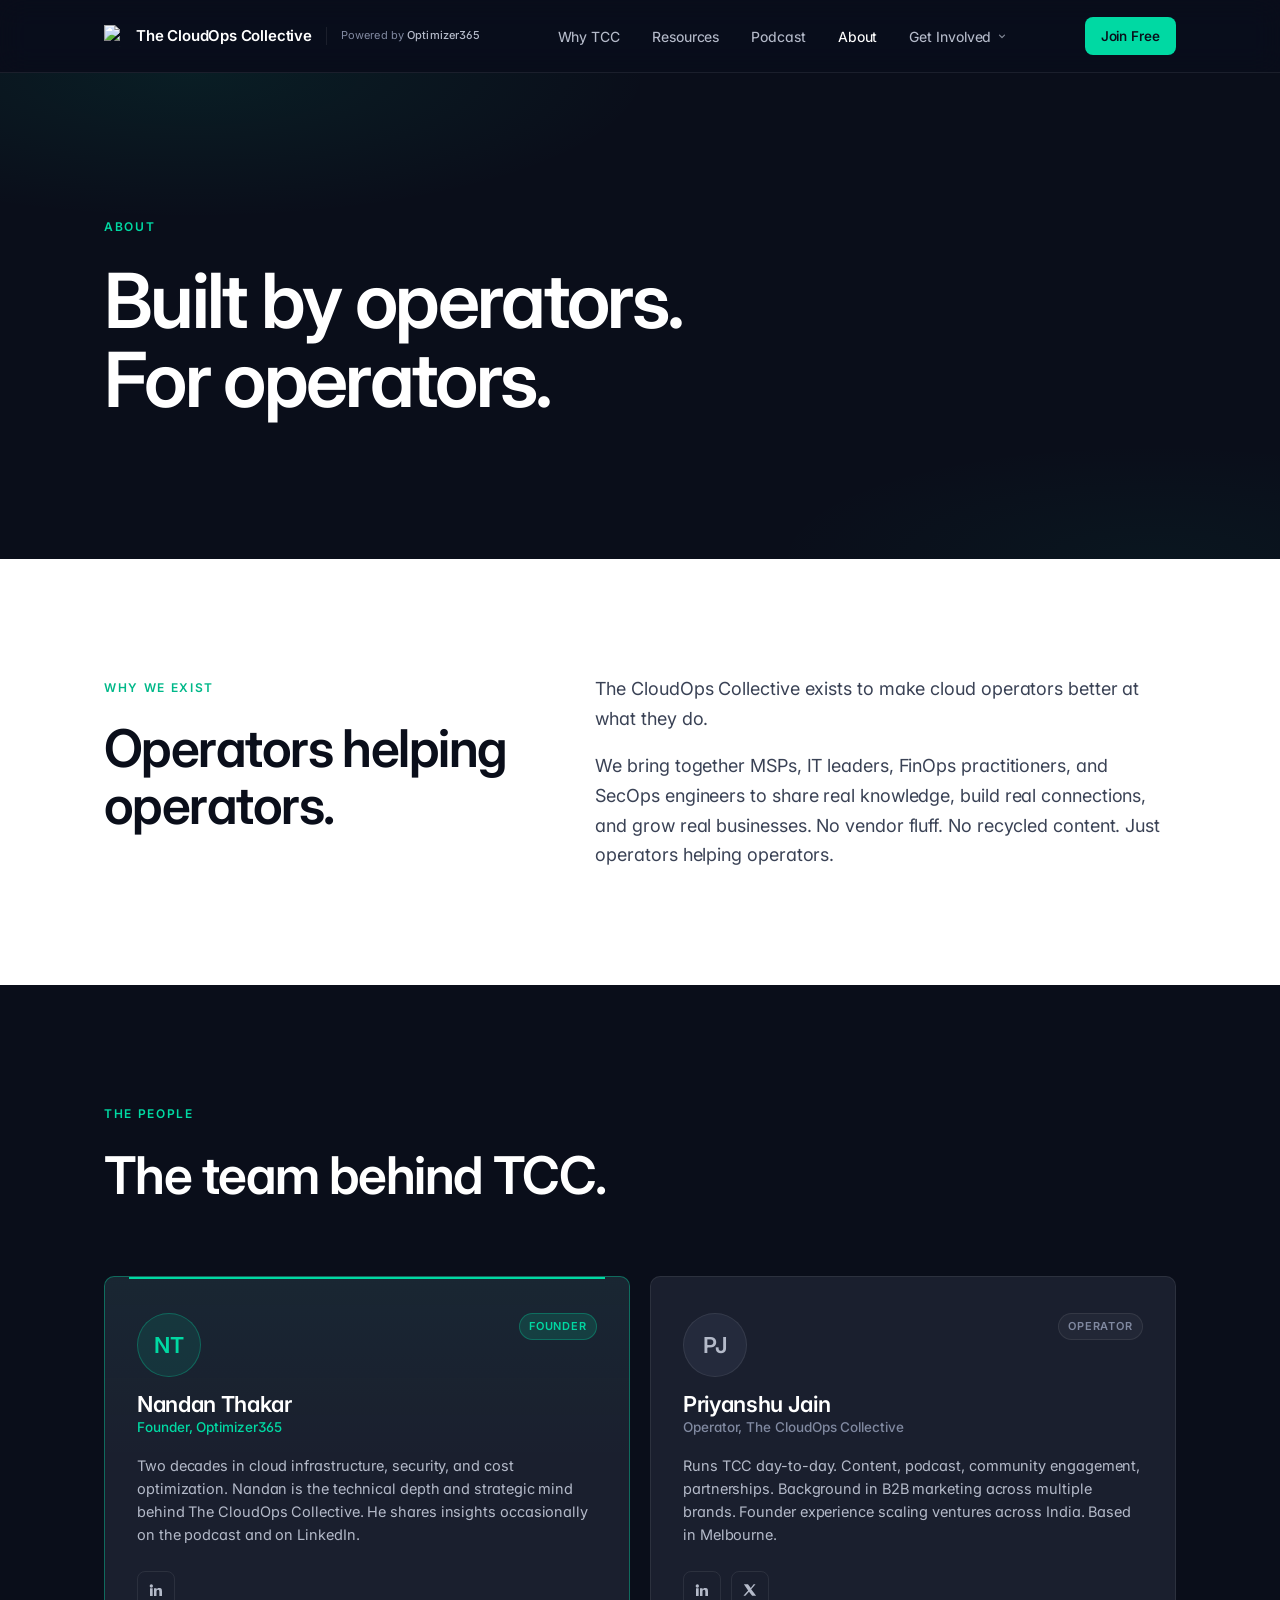
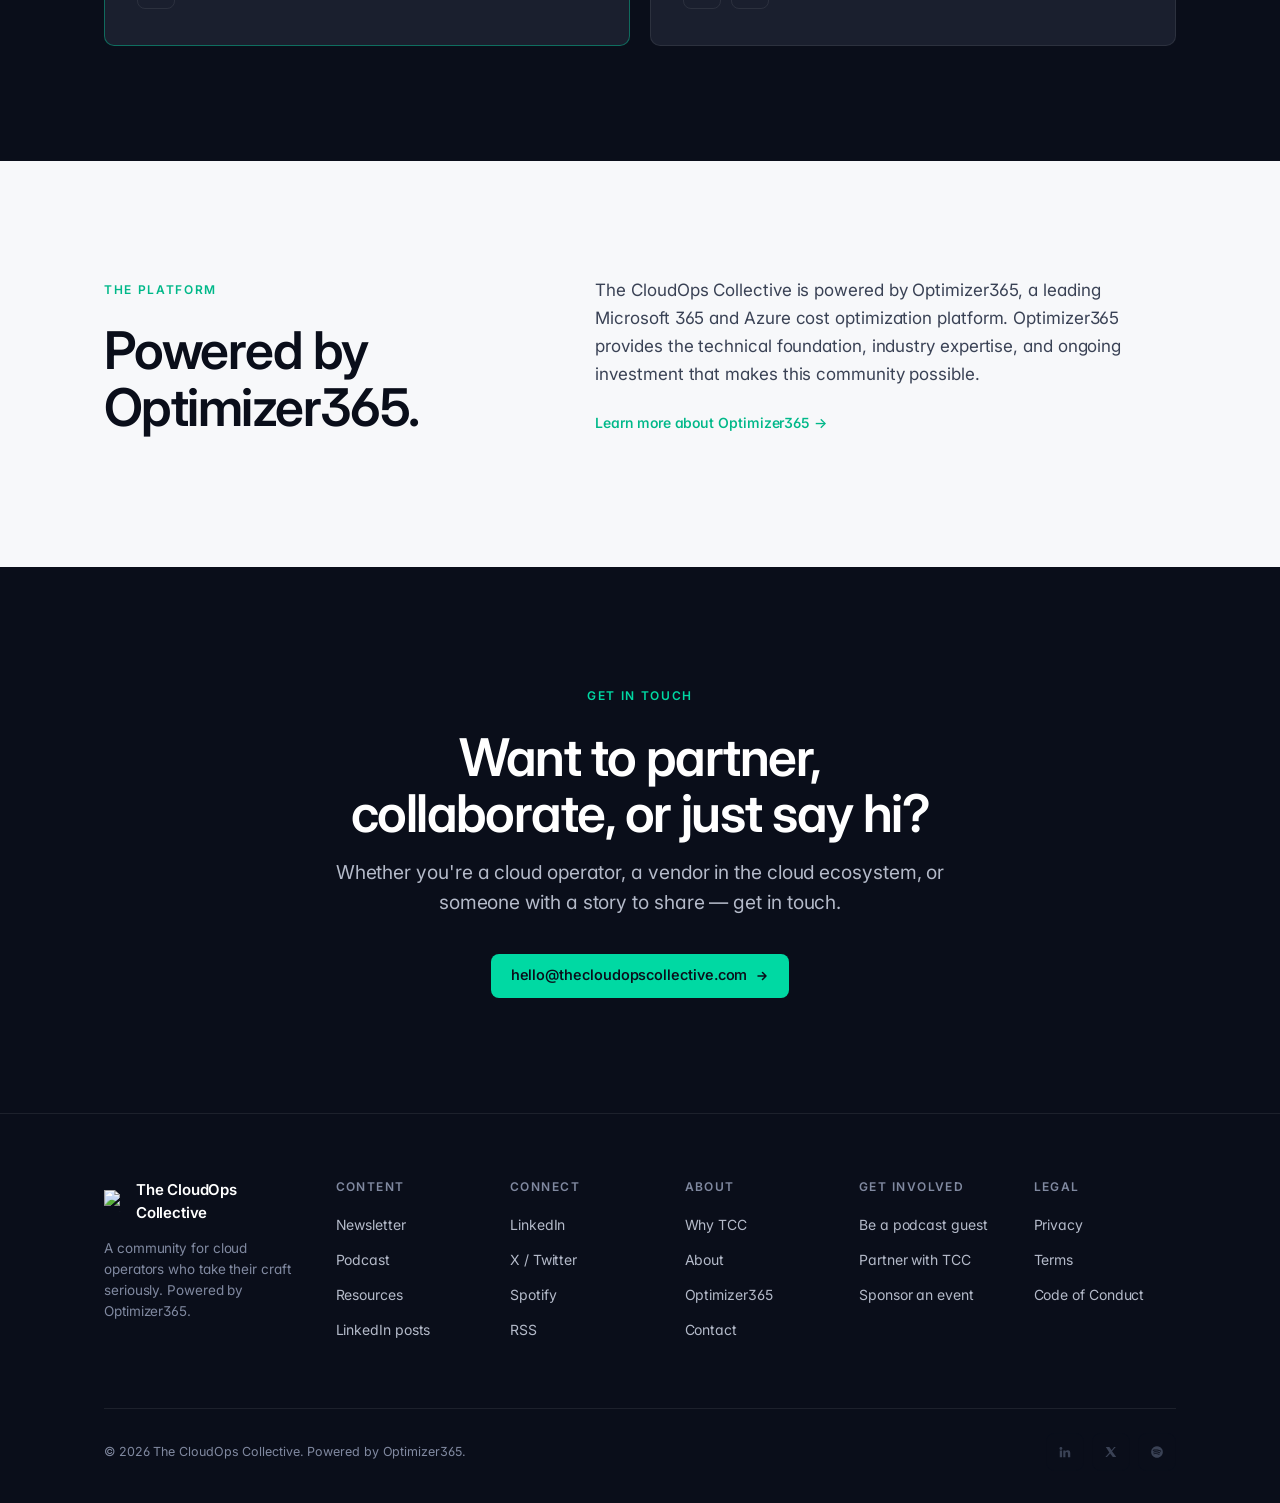
==== commit 186650bc: "Update about.html" ====
--- a/about.html
+++ b/about.html
@@ -16,7 +16,7 @@
     <div class="nav-inner">
       <div class="nav-brand">
         <a class="nav-logo" href="index.html" aria-label="The CloudOps Collective — Home">
-          <span class="logo-mark"><svg viewBox="0 0 22 22" aria-hidden="true"><path d="M11 1.5l8.5 4.9v9.2L11 20.5 2.5 15.6V6.4L11 1.5z" fill="none" stroke="#00D9A3" stroke-width="1.6"/><circle cx="11" cy="11" r="2.2" fill="#00D9A3"/></svg></span>
+          <span class="logo-mark"><img src="https://raw.githubusercontent.com/pratham673/tcc/main/AAGrSWy39iY_1781496251395.png" alt="TCC logo" style="width:22px;height:22px;object-fit:contain;display:block;" /></span>
           <span>The CloudOps Collective</span>
         </a>
         <span class="nav-powered">Powered by <b>Optimizer365</b></span>
@@ -156,7 +156,7 @@
       <div class="footer-grid">
         <div class="footer-brand">
           <a class="nav-logo" href="index.html">
-            <span class="logo-mark"><svg viewBox="0 0 22 22" aria-hidden="true"><path d="M11 1.5l8.5 4.9v9.2L11 20.5 2.5 15.6V6.4L11 1.5z" fill="none" stroke="#00D9A3" stroke-width="1.6"/><circle cx="11" cy="11" r="2.2" fill="#00D9A3"/></svg></span>
+            <span class="logo-mark"><img src="https://raw.githubusercontent.com/pratham673/tcc/main/AAGrSWy39iY_1781496251395.png" alt="TCC logo" style="width:22px;height:22px;object-fit:contain;display:block;" /></span>
             <span>The CloudOps Collective</span>
           </a>
           <p class="footer-tag">A community for cloud operators who take their craft seriously. Powered by Optimizer365.</p>
